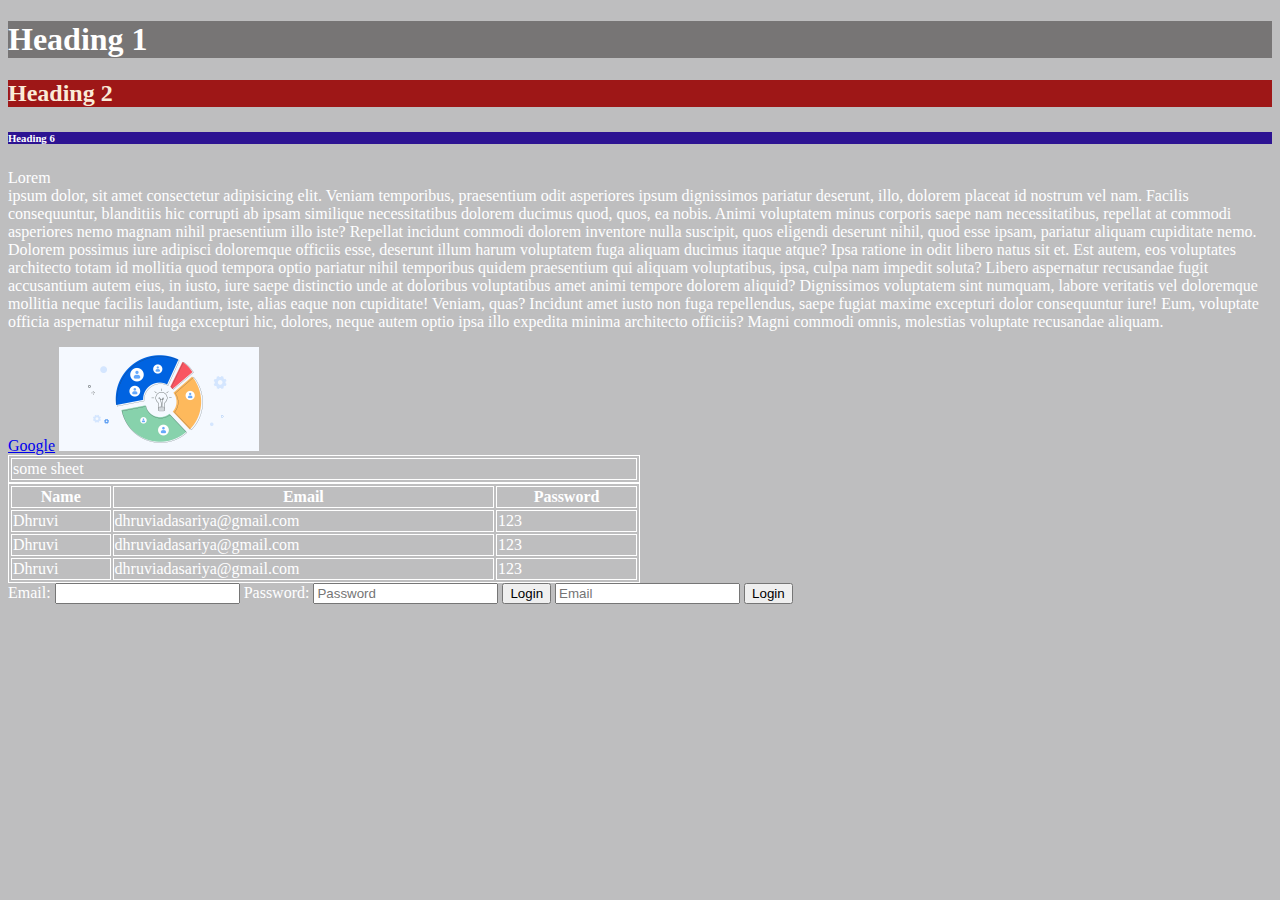
==== index.html @ 6e5b1ba6 "Add files via upload" ====
<!DOCTYPE html>
<html lang="en">
<head>
    <meta charset="UTF-8">
    <meta http-equiv="X-UA-Compatible" content="IE=edge">
    <meta name="viewport" content="width=device-width, initial-scale=1.0">
    <title>HTML tags</title>
    <link rel="stylesheet" href="style.css">
    <style>
        h2{
            background: rgb(158, 23, 23);
        }
        .bg-blue{
            background: rgb(45, 19, 146);
            color: white;
        }
        table{
            width: 50%;
            border: 1px solid #fff;
            
        }
        td,th{
            border: 1px solid white;
        }
    </style>
    
</head>
<body>
    <h1 style="background-color:#777575;">Heading 1</h1>
    <h2>Heading 2</h2>
    <h6 title ="title two" class="bg-blue">Heading 6</h6>

    <p title="title one">Lorem <br>
        ipsum dolor, sit amet consectetur adipisicing elit. Veniam temporibus, praesentium odit asperiores ipsum dignissimos pariatur deserunt, illo, dolorem placeat id nostrum vel nam. Facilis consequuntur, blanditiis hic corrupti ab ipsam similique necessitatibus dolorem ducimus quod, quos, ea nobis. Animi voluptatem minus corporis saepe nam necessitatibus, repellat at commodi asperiores nemo magnam nihil praesentium illo iste? Repellat incidunt commodi dolorem inventore nulla suscipit, quos eligendi deserunt nihil, quod esse ipsam, pariatur aliquam cupiditate nemo. Dolorem possimus iure adipisci doloremque officiis esse, deserunt illum harum voluptatem fuga aliquam ducimus itaque atque? Ipsa ratione in odit libero natus sit et. Est autem, eos voluptates architecto totam id mollitia quod tempora optio pariatur nihil temporibus quidem praesentium qui aliquam voluptatibus, ipsa, culpa nam impedit soluta? Libero aspernatur recusandae fugit accusantium autem eius, in iusto, iure saepe distinctio unde at doloribus voluptatibus amet animi tempore dolorem aliquid? Dignissimos voluptatem sint numquam, labore veritatis vel doloremque mollitia neque facilis laudantium, iste, alias eaque non cupiditate! Veniam, quas? Incidunt amet iusto non fuga repellendus, saepe fugiat maxime excepturi dolor consequuntur iure! Eum, voluptate officia aspernatur nihil fuga excepturi hic, dolores, neque autem optio ipsa illo expedita minima architecto officiis? Magni commodi omnis, molestias voluptate recusandae aliquam.</p>
        <a target="_self" href="https://google.com">Google</a>
        <img src="logo.png" width="200px"  alt="skills">
        <table>
            <tr class="row">
                <td class="col">some sheet</td>
            </tr>
        </table>
        <table>
            <tr>
                <th>Name</th>
                <th>Email</th>
                <th>Password</th>
            </tr>
            <tr>
                <td>Dhruvi</td>
                <td>dhruviadasariya@gmail.com</td>
                <td>123</td>
            </tr>
            <tr>
                <td>Dhruvi</td>
                <td>dhruviadasariya@gmail.com</td>
                <td>123</td>
            </tr>
            <tr>
                <td>Dhruvi</td>
                <td>dhruviadasariya@gmail.com</td>
                <td>123</td>
            </tr>
        </table>

        <form action="https://backend.com/api/" method="get" >
            <label for="Email">Email: </label>
            <input type="text" name="Email" id="Email">
            <label for="pass">Password: </label>
            <input type="text" name="Password" id="email" placeholder="Password">
            <button type="submit">Login</button>
        

        <input type="text" name="Newslatter" id="Pass" placeholder="Email">
        <button type="submit">Login</button>
    </form>
    <div class="footer"></div>
    <div class="header"></div>

    <header></header>
    <footer></footer>

</body>
</html>
---- style.css ----
body{
    background: rgba(13, 13, 14, 0.267);
    color: white;
}
h2{
    background: rgb(16, 131, 22);
    color:antiquewhite;
}
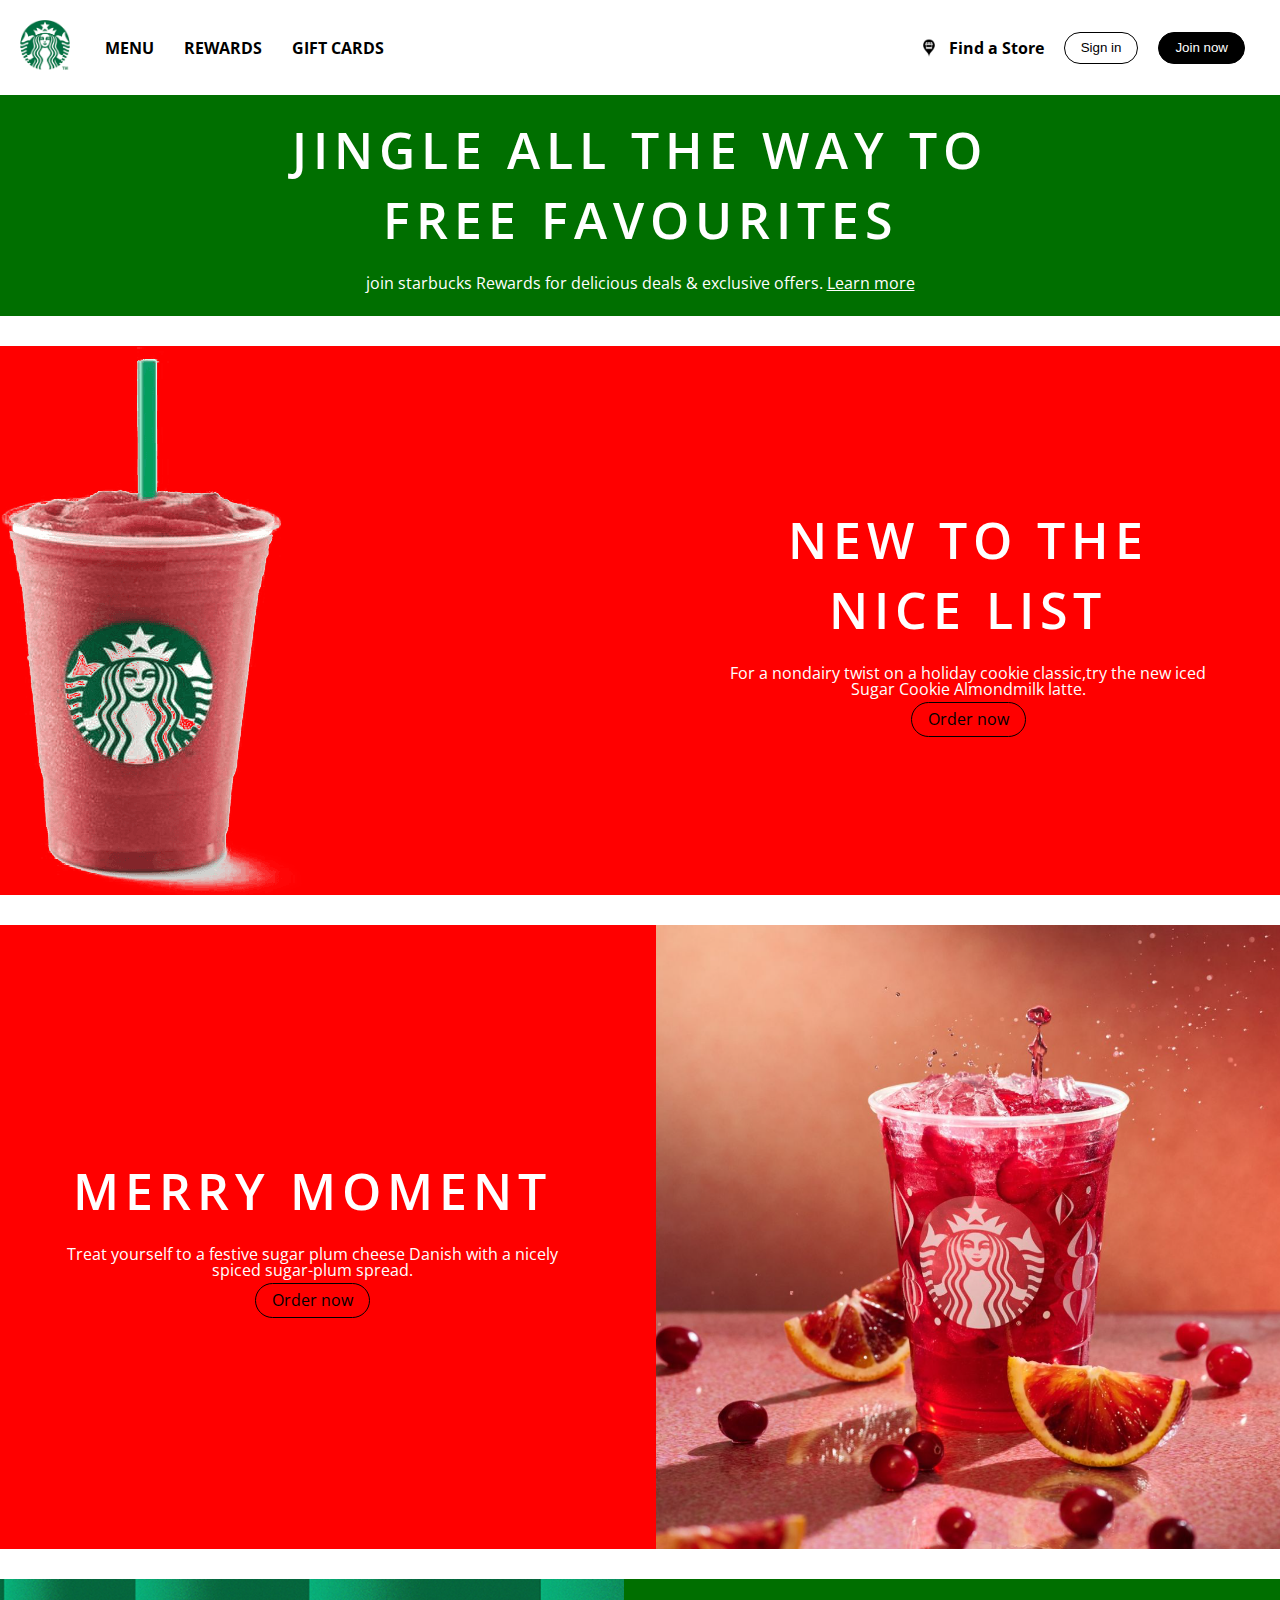
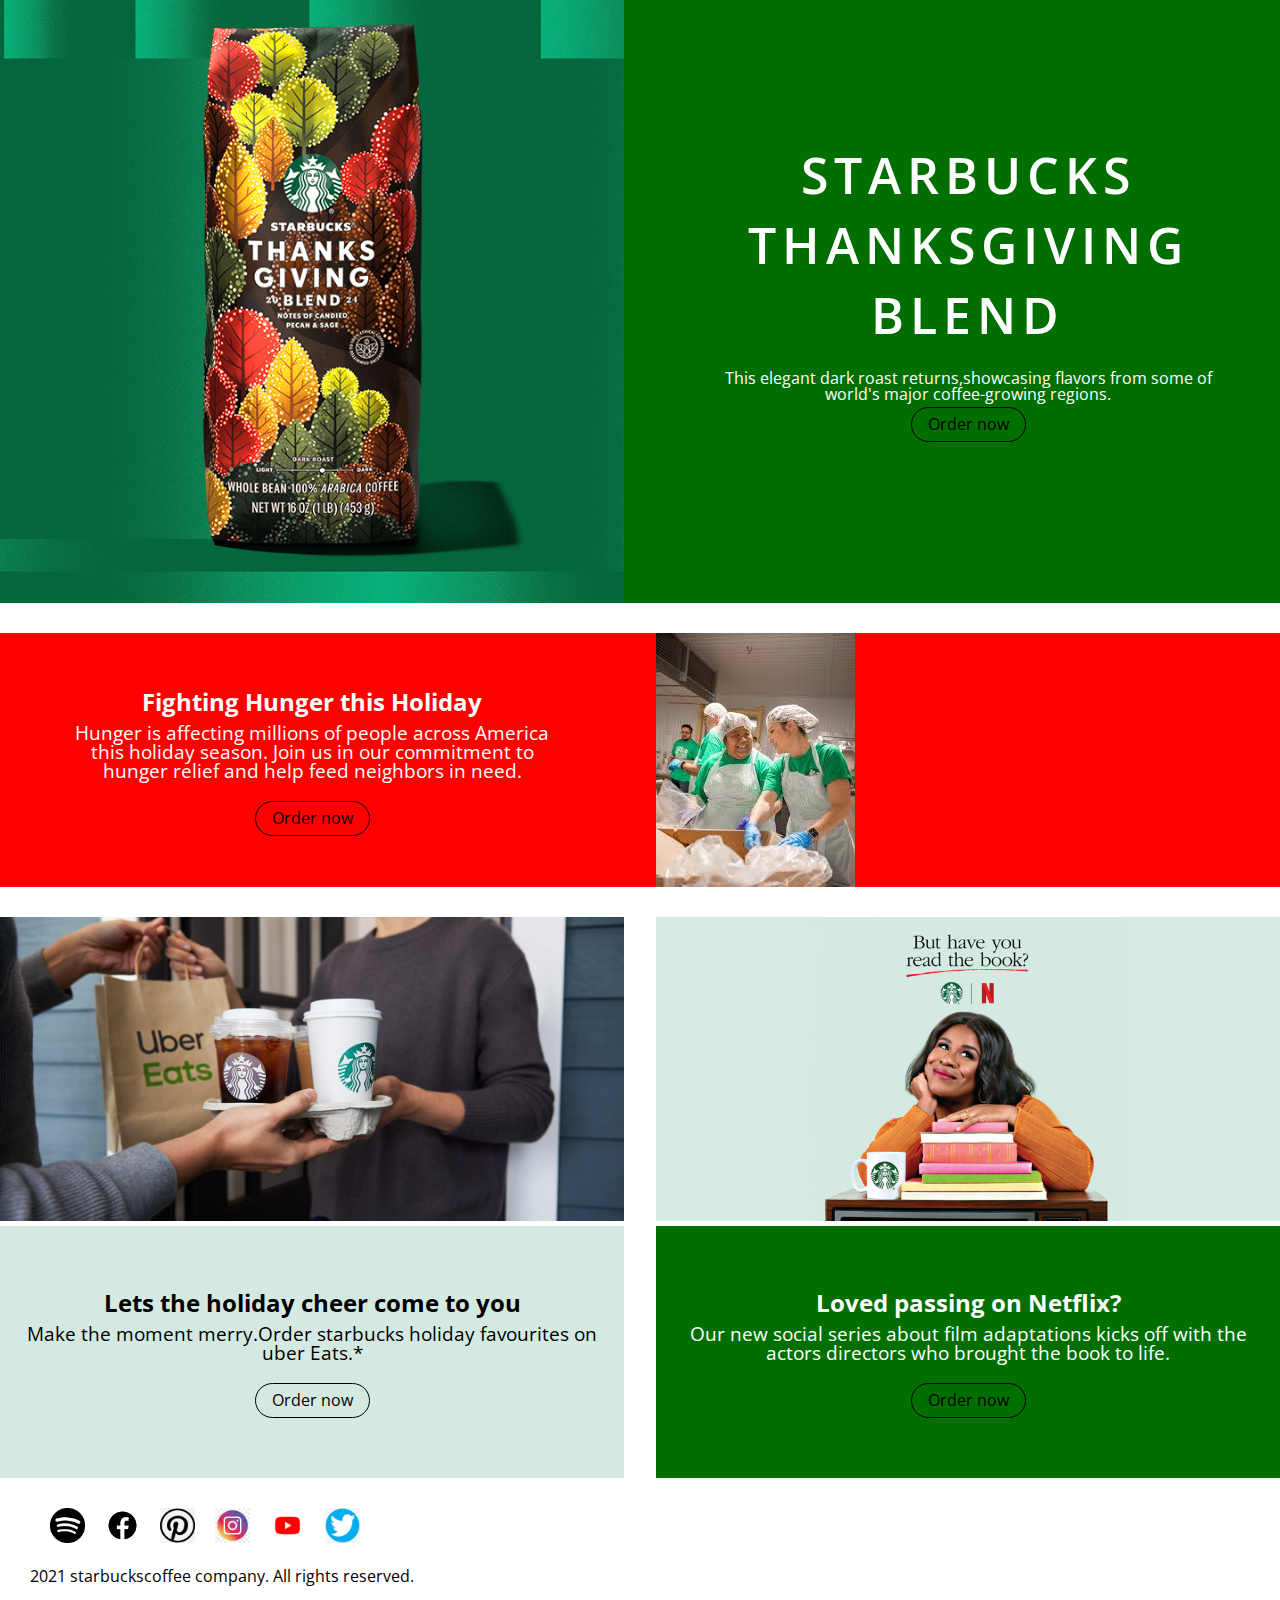
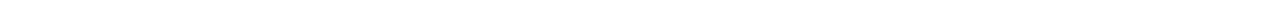
==== commit 57eebdfd: "Add files via upload" ====
--- a/index.html
+++ b/index.html
@@ -4,80 +4,193 @@
     <meta charset="UTF-8">
     <meta http-equiv="X-UA-Compatible" content="IE=edge">
     <meta name="viewport" content="width=device-width, initial-scale=1.0">
-    <title>HTML tags</title>
     <link rel="stylesheet" href="style.css">
-    <style>
-        h2{
-            background: rgb(158, 23, 23);
-        }
-        .bg-blue{
-            background: rgb(45, 19, 146);
-            color: white;
-        }
-        table{
-            width: 50%;
-            border: 1px solid #fff;
-            
-        }
-        td,th{
-            border: 1px solid white;
-        }
-    </style>
-    
+    <title>Starbucks Coffee Company</title>
 </head>
 <body>
-    <h1 style="background-color:#777575;">Heading 1</h1>
-    <h2>Heading 2</h2>
-    <h6 title ="title two" class="bg-blue">Heading 6</h6>
+    <nav class="navbar">
+        <div class="navbar-container">
+            <div class="navbar-brand">
+                <a href="index.html">
+                    <img src="logo.png" alt="Starbucks">
+                </a>
+            </div>
 
-    <p title="title one">Lorem <br>
-        ipsum dolor, sit amet consectetur adipisicing elit. Veniam temporibus, praesentium odit asperiores ipsum dignissimos pariatur deserunt, illo, dolorem placeat id nostrum vel nam. Facilis consequuntur, blanditiis hic corrupti ab ipsam similique necessitatibus dolorem ducimus quod, quos, ea nobis. Animi voluptatem minus corporis saepe nam necessitatibus, repellat at commodi asperiores nemo magnam nihil praesentium illo iste? Repellat incidunt commodi dolorem inventore nulla suscipit, quos eligendi deserunt nihil, quod esse ipsam, pariatur aliquam cupiditate nemo. Dolorem possimus iure adipisci doloremque officiis esse, deserunt illum harum voluptatem fuga aliquam ducimus itaque atque? Ipsa ratione in odit libero natus sit et. Est autem, eos voluptates architecto totam id mollitia quod tempora optio pariatur nihil temporibus quidem praesentium qui aliquam voluptatibus, ipsa, culpa nam impedit soluta? Libero aspernatur recusandae fugit accusantium autem eius, in iusto, iure saepe distinctio unde at doloribus voluptatibus amet animi tempore dolorem aliquid? Dignissimos voluptatem sint numquam, labore veritatis vel doloremque mollitia neque facilis laudantium, iste, alias eaque non cupiditate! Veniam, quas? Incidunt amet iusto non fuga repellendus, saepe fugiat maxime excepturi dolor consequuntur iure! Eum, voluptate officia aspernatur nihil fuga excepturi hic, dolores, neque autem optio ipsa illo expedita minima architecto officiis? Magni commodi omnis, molestias voluptate recusandae aliquam.</p>
-        <a target="_self" href="https://google.com">Google</a>
-        <img src="logo.png" width="200px"  alt="skills">
-        <table>
-            <tr class="row">
-                <td class="col">some sheet</td>
-            </tr>
-        </table>
-        <table>
-            <tr>
-                <th>Name</th>
-                <th>Email</th>
-                <th>Password</th>
-            </tr>
-            <tr>
-                <td>Dhruvi</td>
-                <td>dhruviadasariya@gmail.com</td>
-                <td>123</td>
-            </tr>
-            <tr>
-                <td>Dhruvi</td>
-                <td>dhruviadasariya@gmail.com</td>
-                <td>123</td>
-            </tr>
-            <tr>
-                <td>Dhruvi</td>
-                <td>dhruviadasariya@gmail.com</td>
-                <td>123</td>
-            </tr>
-        </table>
+            <ul class="navbar-nav-left">
+                <li>
+                    <a href="#">Menu</a>
+                </li>
+                <li>
+                    <a href="#">Rewards</a>
+                </li>
+                <li>
+                    <a href="#">Gift Cards</a>
+                </li>
+            </ul>
+            <ul class="navbar-nav-right">
+                <li>
+                 <a href="#">
+                    <img src="marker.png" alt="">
+                    <span>Find a Store</span>
+                </a>
+            </li>
+            <li><button class="btn btn-dark-outline">Sign in</button></li>
+            <li><button class="btn btn-dark">Join now</button></li>
+            </ul>
+            <!--Hamburger menu-->
+            <button type="button" class="hamburger" id="menu-btn">
+                <span class="hamburger-top"></span>
+                <span class="hamburger-middle"></span>
+                <span class="hamburger-bottom"></span>
+            </button>
 
-        <form action="https://backend.com/api/" method="get" >
-            <label for="Email">Email: </label>
-            <input type="text" name="Email" id="Email">
-            <label for="pass">Password: </label>
-            <input type="text" name="Password" id="email" placeholder="Password">
-            <button type="submit">Login</button>
-        
+        </div>
+    </nav>
 
-        <input type="text" name="Newslatter" id="Pass" placeholder="Email">
-        <button type="submit">Login</button>
-    </form>
-    <div class="footer"></div>
-    <div class="header"></div>
+    <!--Mobile menu-->
+    <div class="mobile-menu hidden" id="menu">
+        <ul>
+            <li>
+                <a href="#">Menu</a>
+            </li>
+            <li>
+                <a href="#">Rewards</a>
+            </li>
+            <li>
+                <a href="#">Gift Cards</a>
+            </li>
 
-    <header></header>
-    <footer></footer>
+        </ul>
+        <div class="mobile-menu-bottom">
+            <button class="btn btn-dark-outline">Sign in</button>
+            <button class="btn btn-dark">Join now</button>
+            <div>
+                <a href="">
+                    <img src="marker.png" alt="">
+                    <span>Find a store</span>
+    
+                </a>
+            </div>
+           
+        </div>
+    </div>
 
+    <!--BOX A-->
+    <section class="box box-a bg-primary text-center py-md">
+        <div class="box-inner">
+            <h2 class="text-xl">Jingle all the way to free favourites</h2>
+            <p class="text-md">
+                join starbucks Rewards for delicious deals & exclusive offers.
+                <a href="#">Learn more</a>
+            </p>
+        </div>
+    </section>
+    <!--Box B-->
+    <section class="box box-b bg-secondary grid-col-2">
+        <img src="box-b.png" alt="">
+        <div class="box-text">
+            <h2 class="text-xl">New to the nice list</h2>
+            <p class="text-md"> For a nondairy twist on a holiday cookie classic,try the new iced
+                Sugar Cookie Almondmilk latte. </p>
+            <a href="#" class="btn btn-light-outline">Order now</a>
+        </div>
+    </section>
+
+      <!--Box c-->
+      <section class="box box-c bg-secondary grid-col-2 grid-reversed">
+        <img src="box-c.png" alt="">
+        <div class="box-text">
+            <h2 class="text-xl">Merry moment</h2>
+            <p class="text-md"> Treat yourself to a festive sugar plum cheese Danish with a nicely 
+                spiced sugar-plum spread.</p>
+            <a href="#" class="btn btn-light-outline">Order now</a>
+        </div>
+    </section>
+
+      <!--Box D-->
+      <section class="box box-d bg-primary grid-col-2 " >
+        <img src="box-d.png" alt="">
+        <div class="box-text">
+            <h2 class="text-xl">Starbucks Thanksgiving Blend</h2>
+            <p class="text-md"> This elegant dark roast returns,showcasing flavors from some of 
+                world's major coffee-growing regions.</p>
+            <a href="#" class="btn btn-light-outline">Order now</a>
+        </div>
+    </section>
+
+      <!--Box E-->
+      <section class="box box-e bg-secondary grid-col-2 grid-reversed">
+        <img src="e.png" alt="">
+        <div class="box-text">
+            <h2 class="text-md">Fighting Hunger this Holiday</h2>
+            <p class="text-sm">Hunger is affecting millions of people across America this holiday season.
+                Join us in our commitment to hunger relief and help feed neighbors in need. </p>
+            <a href="#" class="btn btn-light-outline">Order now</a>
+        </div>
+    </section>
+
+    <!--Box F-->
+<section class="box box-f grid-col-2">
+   <div>
+    <img src="f1.png" alt="">
+    <div class="bg-extra py-lg">
+        <div class="box-text">
+            <h2 class="text-md">Lets the holiday cheer come to you</h2>
+            <p class="text-sm"> Make the moment merry.Order starbucks holiday favourites on uber Eats.*</p>
+            <a href="#" class="btn btn-dark-outline">Order now</a>
+        </div>
+    </div>
+     
+
+   </div>
+   <div>
+    <img src="f2.png" alt="">
+    <div class="bg-primary py-lg">
+        <div class="box-text">
+            <h2 class="text-md">Loved passing on Netflix?</h2>
+            <p class="text-sm">Our new social series about film adaptations kicks off with the actors directors who brought the book to life. </p>
+            <a href="#" class="btn btn-light-outline">Order now</a>
+        </div>
+    </div>
+       
+   </div>
+</section>
+
+<div class="divider"></div>
+
+<footer class="footer">
+    <div class="footer-container">
+        <div class="social">
+            <a href="https://spotify.com">
+                <img src="spotify.png" alt="" />
+            </a>
+            <a href="https://facebook.com">
+                <img src="facebook.png" alt="" />
+            </a>
+            <a href="https://pintrest.com">
+                <img src="pintrest.png" alt="" />
+            </a>
+            <a href="https://instragram.com">
+                <img src="instragram.png" alt="" />
+            </a>
+            <a href="https://youtube.com">
+                <img src="youtube.png" alt="" />
+            </a>
+            <a href="https://twitter.com">
+                <img src="twitter.png" alt="" />
+            </a>
+
+
+
+
+
+
+        </div>
+        <p>2021 starbuckscoffee company. All rights reserved.</p>
+    </div>
+</footer>
+
+    <script src="script.js"></script>
+    
 </body>
 </html>--- a/style.css
+++ b/style.css
@@ -1,8 +1,400 @@
-body{
-    background: rgba(13, 13, 14, 0.267);
+@import url('https://fonts.googleapis.com/css2?family=Open+Sans:ital,wght@0,300..800;1,300..800&family=Ubuntu&family=Varela+Round&display=swap');
+:root{
+    --color-primary:rgb(0, 111, 0);
+    --color-secondary:red;
+    --color-extra:#d4e9e2;
+}
+*{
+    box-sizing: border-box;
+    margin: 0;
+    padding: 0;
+
+}
+html,body{
+    font-family: 'Open Sans',sans-serif;
+    line-height: 1.4;
+    color: black;
+}
+a{
+    color:black;
+
+}
+ul{
+    list-style:none;
+
+}
+p{
+    margin:5px 0;
+    line-height:100%;
+
+}
+img{
+    max-width:100%;
+}
+section a{
     color: white;
 }
-h2{
-    background: rgb(16, 131, 22);
-    color:antiquewhite;
-}
+/*Navbar*/
+.navbar{
+    width: 100%;
+    height: auto;
+    background:#fff;
+    padding: 20px;
+    box-shadow: 0 1px 3px rgb(0 0 0/10%),
+    0 2px 2px rgb(0 0 0/6%),
+    0 0 2px rgb(0 0 0/7%);
+
+}
+.navbar-container{
+    display: flex;
+    justify-content: space-between;
+    align-items: center;
+}
+.navbar ul{
+    display: flex;
+    align-items: center;
+}
+.navbar li{
+    margin: 0 15px;
+    font-weight: bold;
+
+}
+.navbar a{
+    color: black;
+    text-decoration: none;
+}
+.navbar a:hover{
+    color:var(--color-primary);
+}
+.navbar-brand img{
+    width:50px;
+    height:50px;
+}
+.navbar-nav-left{
+    text-transform: uppercase;
+    flex: 1;
+    margin-left:20px ;
+}
+.navbar-nav-right li:first-child a{
+    display: flex;
+    align-items: center;
+
+}
+.navbar-nav-right img{
+    height: 20px;
+    width: 20px;
+    margin-right: 10px;
+
+}
+.navbar-nav-right li:nth-child(2){
+    margin: 0 5px;
+}
+
+/*footer & social*/
+.footer-container{
+    width: 100%;
+    max-width: 1440px;
+    margin: 0 auto;
+    padding: 0 30px 30px;
+
+}
+.social{
+    display: flex;
+    align-items: center;
+    margin: 20px;
+}
+.social img{
+    width: 35px;
+    height: 35px;
+}
+.social a{
+    text-decoration: none;
+    margin-right: 20px;
+    
+}
+.devider{
+    width: 95%;
+    height: 1px;
+    background:#ccc;
+    margin: 40px auto;
+}
+
+/*Box*/
+.box{
+    margin-bottom: 30px;
+
+}
+.box-inner{
+    max-width:700px;
+    margin: 0 auto;
+}
+.box-text{
+    max-width: 500px;
+     text-align: center;
+     justify-self:center;
+     padding: 20px 0;
+     margin: 0 auto;
+
+}
+
+.box-text.btn{
+    margin-top: 20px;
+
+}
+
+.box-f .box-text{
+    max-width: 600px;
+}
+/*grid style*/
+.grid-col-2{
+    display: grid;
+    grid-template-columns: repeat(2, 1fr);
+    gap: 2rem;
+    align-items: center;
+    justify-content: space-between;
+
+}
+.grid-reversed :first-child{
+    order: 2;
+
+}
+/*Buttons*/
+.btn{
+    cursor: pointer;
+    display: inline-block;
+    background:none;
+    border: 1px black solid;
+    border-radius: 50px;
+    padding: 7px 16px;
+    line-height: 1.2;
+    text-align: center;
+    text-decoration: none;
+}
+.btn-dark-outline{
+    border-color:black;
+    color:black;
+
+}
+.btn-dark-outline:hover,
+.btn-light-outline:hover{
+    background:rgba(0,0,0,0.06);
+}
+.btn-light-outline{
+    border-color: black;
+    color: #000;
+
+}
+.btn-dark{
+    background: black;
+    color:white;
+
+}
+.btn-dark:hover{
+    background: #333;
+}
+/*Background*/
+.bg-primary{
+    background: var(--color-primary);
+    color: white;
+}
+.bg-secondary{
+    background: var(--color-secondary);
+    color: white;
+}
+.bg-extra{
+    background: var(--color-extra);
+    color:black;
+}
+.bg-dark{
+    background: var(--color-dark);
+    color:black;
+}
+/*Text styling*/
+.text-center{
+    text-align: center;
+}
+.text-xl{
+    font-size: 50px;
+    text-transform: uppercase;
+    letter-spacing: 6px;
+    font-weight: 600;
+    margin-bottom: 20px;
+}
+.text-lg{
+    font-size: 40px;
+    text-transform: uppercase;
+    margin-bottom: 20px;
+}
+.text-mdl{
+    font-size: 24px;
+    margin-bottom: 20px;
+}
+.text-sm{
+    font-size: 19px;
+    margin-bottom: 20px;
+}
+/*padding*/
+.py-sm{
+    padding: 10px 0;
+}
+.py-md{
+    padding: 20px 0;
+}
+.py-lg{
+    padding: 40px 0;
+}
+
+/*hamburger menu icon*/
+.hamburger{
+    cursor: pointer;
+    width: 24px;
+    height: 24px;
+    position: relative;
+    background:none;
+    border: none;
+    z-index: 10;
+    transition: all 0.25s;
+    display:none;
+    
+
+}
+
+.hamburger-top,
+.hamburger-middle,
+.hamburger-bottom{
+    position: absolute;
+    top: 0;
+    left: 0;
+    width: 24px;
+    height: 2px;
+    background: #000;
+    transform: rotate(0);
+    transition: all 0.5s;
+}
+
+.hamburger-middle{
+    transform: translate(7px);
+}
+
+.hamburger-bottom{
+    transform: translate(14px);
+
+}
+.open .hamburger-top{
+    transform: rotate(45deg) translateY(6px) translateX(6px);
+}
+.open .hamburger-middle{
+    display: none;
+}
+.open .hamburger-bottom{
+    transform: rotate(45deg) translateY(6px) translateX(-6px);
+}
+
+/*Mobile Menu*/
+.mobile-menu{
+    position: fixed;
+    top: 85px;
+    right: 0;
+    background: #fff;
+    color: #000;
+    width: 90%;
+    height: 100%;
+    padding: 30px;
+    box-shadow: inset 0 4px 3px -3px rgb(0 0 0/10%),
+inset 0 4px 2px -2px rgb(0 0 0/7%);
+transition: all 0.3s;
+    
+
+}
+
+.mobile-menu img{
+    width: 20px;
+    height: 20px;
+    margin-right:10px ;
+}
+
+.mobile-menu ul{
+    line-height: 3;
+    border-bottom:#777 solid 1px ;
+    padding-bottom: 10px;
+    margin-bottom: 30px;
+}
+.mobile-menu a{
+    text-decoration: none;
+    font-size: 20px;
+}
+
+.mobile-menu a:hover{
+    color: var(--color-primary);
+}
+
+.mobile-menu div{
+    margin-top: 20px;
+
+
+}
+
+.mobile-menu div a{
+    display: flex;
+    align-items: center;
+    font-size: 16px;
+}
+.hidden{
+    transform: translateX(100%);
+}
+.no-scroll{
+    overflow: hidden;
+}
+
+@media(max-width:960px){
+    .text-xl{
+        font-size: 30px;
+    }
+
+    .text-lg{
+        font-size: 25px;
+    }
+
+    .text-md{
+        font-size: 19px;
+    }
+}
+@media(max-width: 768px){
+.hamburger{
+    display: block;
+}
+
+    grid-col-2{
+        grid-template-columns: 1fr;
+    }
+
+    .grid-reversed:first-child{
+        order:0;
+    }
+    .navbar-brand img{
+        width: 40px;
+        height: 40px;
+    }
+
+    .navbar .navbar-nav-left,
+    .navbar .navbar-nav-right{
+        display: none;
+    }
+    .footer{
+        text-align: center;
+    }
+}
+@media(min-width: 1440px){
+    .box{
+        max-width:1440px;
+        margin-right:auto;
+        margin-left:auto;
+    }
+
+    .devider{
+        max-width: 90%;
+    }
+}
+
+
+
